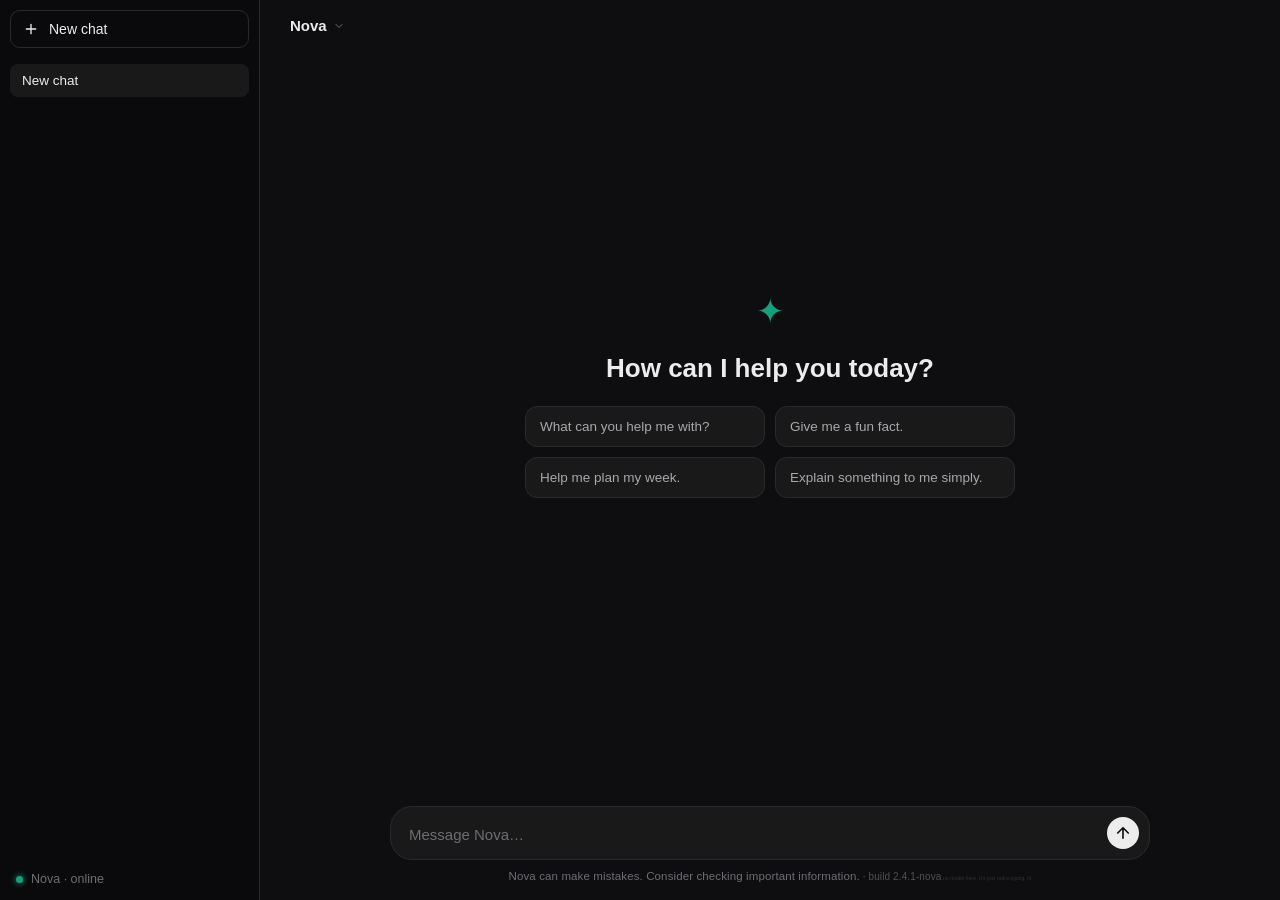
==== index.html @ 1bb9cc76 "Scaffold Nova: fake AI chat prank frontend + GitHub-Issues backend + admin panel" ====
<!DOCTYPE html>
<html lang="en">
<head>
<meta charset="UTF-8" />
<meta name="viewport" content="width=device-width, initial-scale=1.0" />
<title>Nova</title>
<meta name="description" content="Nova — a fast, focused AI assistant." />
<link rel="icon" href="data:image/svg+xml,<svg xmlns=%22http://www.w3.org/2000/svg%22 viewBox=%220 0 100 100%22><text y=%22.9em%22 font-size=%2290%22>✦</text></svg>" />
<link rel="stylesheet" href="style.css" />
</head>
<body>
<div class="app">
  <aside class="sidebar">
    <button class="new-chat" id="newChatBtn">
      <svg width="16" height="16" viewBox="0 0 24 24" fill="none"><path d="M12 5v14M5 12h14" stroke="currentColor" stroke-width="2" stroke-linecap="round"/></svg>
      New chat
    </button>
    <div class="history" id="history"></div>
    <div class="sidebar-footer">
      <div class="brand-pill">
        <span class="dot"></span> Nova · online
      </div>
    </div>
  </aside>

  <main class="main">
    <header class="topbar">
      <div class="model-picker">
        <span class="model-name">Nova</span>
        <svg width="12" height="12" viewBox="0 0 24 24" fill="none"><path d="M6 9l6 6 6-6" stroke="currentColor" stroke-width="2" stroke-linecap="round" stroke-linejoin="round"/></svg>
      </div>
    </header>

    <div class="chat" id="chat">
      <div class="empty-state" id="emptyState">
        <div class="empty-mark">✦</div>
        <h1>How can I help you today?</h1>
        <div class="suggestions">
          <button class="suggestion" data-text="What can you help me with?">What can you help me with?</button>
          <button class="suggestion" data-text="Give me a fun fact.">Give me a fun fact.</button>
          <button class="suggestion" data-text="Help me plan my week.">Help me plan my week.</button>
          <button class="suggestion" data-text="Explain something to me simply.">Explain something to me simply.</button>
        </div>
      </div>
      <div class="messages" id="messages"></div>
    </div>

    <div class="composer-wrap">
      <form class="composer" id="composer">
        <textarea id="input" placeholder="Message Nova…" rows="1" autocomplete="off"></textarea>
        <button type="submit" id="sendBtn" aria-label="Send">
          <svg width="18" height="18" viewBox="0 0 24 24" fill="none"><path d="M12 19V5M5 12l7-7 7 7" stroke="currentColor" stroke-width="2.2" stroke-linecap="round" stroke-linejoin="round"/></svg>
        </button>
      </form>
      <div class="disclaimer">Nova can make mistakes. Consider checking important information.<span class="build-tag"> · build 2.4.1‑nova<span class="tell"> no model here, it's just rudra typing, hi</span></span></div>
    </div>
  </main>
</div>

<script src="config.js"></script>
<script src="app.js"></script>
</body>
</html>
---- style.css ----
:root {
  --bg: #0e0e10;
  --bg-side: #0a0a0c;
  --bg-elevated: #191919;
  --border: #2a2a2c;
  --text: #ececec;
  --text-dim: #a8a8ad;
  --text-faint: #6e6e73;
  --accent: #10a37f;
  --accent-hover: #13b48d;
  --bubble-user: #1f2020;
  --radius: 14px;
}

* { box-sizing: border-box; }

html, body {
  height: 100%;
  margin: 0;
  background: var(--bg);
  color: var(--text);
  font-family: -apple-system, BlinkMacSystemFont, "Segoe UI", Helvetica, Arial, sans-serif;
  -webkit-font-smoothing: antialiased;
}

.app {
  display: flex;
  height: 100vh;
  width: 100%;
  overflow: hidden;
}

/* Sidebar */
.sidebar {
  width: 260px;
  flex-shrink: 0;
  background: var(--bg-side);
  border-right: 1px solid var(--border);
  display: flex;
  flex-direction: column;
  padding: 10px;
}

.new-chat {
  display: flex;
  align-items: center;
  gap: 10px;
  width: 100%;
  padding: 10px 12px;
  background: transparent;
  border: 1px solid var(--border);
  border-radius: 10px;
  color: var(--text);
  font-size: 14px;
  cursor: pointer;
  transition: background 0.15s;
}
.new-chat:hover { background: var(--bg-elevated); }

.history {
  flex: 1;
  overflow-y: auto;
  margin-top: 16px;
  display: flex;
  flex-direction: column;
  gap: 2px;
}

.history-item {
  padding: 9px 12px;
  border-radius: 8px;
  font-size: 13.5px;
  color: var(--text-dim);
  cursor: pointer;
  white-space: nowrap;
  overflow: hidden;
  text-overflow: ellipsis;
}
.history-item.active,
.history-item:hover { background: var(--bg-elevated); color: var(--text); }

.sidebar-footer { padding: 10px 6px 4px; }
.brand-pill {
  display: flex;
  align-items: center;
  gap: 8px;
  font-size: 12.5px;
  color: var(--text-faint);
}
.dot {
  width: 7px; height: 7px; border-radius: 50%;
  background: var(--accent);
  box-shadow: 0 0 6px var(--accent);
}

/* Main */
.main {
  flex: 1;
  display: flex;
  flex-direction: column;
  min-width: 0;
}

.topbar {
  height: 52px;
  flex-shrink: 0;
  display: flex;
  align-items: center;
  padding: 0 20px;
  border-bottom: 1px solid transparent;
}

.model-picker {
  display: flex;
  align-items: center;
  gap: 6px;
  font-size: 15px;
  font-weight: 600;
  color: var(--text);
  padding: 6px 10px;
  border-radius: 8px;
  cursor: default;
}
.model-picker svg { color: var(--text-faint); }

.chat {
  flex: 1;
  overflow-y: auto;
  display: flex;
  flex-direction: column;
}

.empty-state {
  flex: 1;
  display: flex;
  flex-direction: column;
  align-items: center;
  justify-content: center;
  text-align: center;
  padding: 20px;
  gap: 22px;
}
.empty-mark {
  font-size: 34px;
  color: var(--accent);
}
.empty-state h1 {
  font-size: 26px;
  font-weight: 600;
  margin: 0;
  color: var(--text);
}
.suggestions {
  display: grid;
  grid-template-columns: repeat(2, minmax(180px, 240px));
  gap: 10px;
}
.suggestion {
  padding: 12px 14px;
  background: var(--bg-elevated);
  border: 1px solid var(--border);
  border-radius: 12px;
  color: var(--text-dim);
  font-size: 13.5px;
  text-align: left;
  cursor: pointer;
  transition: background 0.15s, border-color 0.15s;
}
.suggestion:hover { background: #212121; border-color: #3a3a3c; }

.messages {
  max-width: 760px;
  width: 100%;
  margin: 0 auto;
  padding: 24px 20px 40px;
  display: flex;
  flex-direction: column;
  gap: 22px;
}

.msg {
  display: flex;
  gap: 14px;
  align-items: flex-start;
}
.msg.user { justify-content: flex-end; }

.msg .avatar {
  width: 28px; height: 28px;
  border-radius: 7px;
  flex-shrink: 0;
  display: flex; align-items: center; justify-content: center;
  font-size: 14px;
  background: linear-gradient(135deg, var(--accent), #0d7a5f);
  color: #fff;
}
.msg.user .avatar { display: none; }

.bubble {
  font-size: 15px;
  line-height: 1.65;
  white-space: pre-wrap;
  word-wrap: break-word;
}
.msg.assistant .bubble {
  color: var(--text);
  max-width: 640px;
}
.msg.user .bubble {
  background: var(--bubble-user);
  padding: 10px 16px;
  border-radius: 18px;
  max-width: 480px;
  color: var(--text);
}

.typing {
  display: flex;
  gap: 4px;
  padding: 6px 0;
}
.typing span {
  width: 6px; height: 6px; border-radius: 50%;
  background: var(--text-faint);
  animation: bounce 1.2s infinite ease-in-out;
}
.typing span:nth-child(2) { animation-delay: 0.15s; }
.typing span:nth-child(3) { animation-delay: 0.3s; }
@keyframes bounce {
  0%, 60%, 100% { transform: translateY(0); opacity: 0.5; }
  30% { transform: translateY(-5px); opacity: 1; }
}

.cursor-blink::after {
  content: '▍';
  animation: blink 1s steps(1) infinite;
  color: var(--text-dim);
}
@keyframes blink { 50% { opacity: 0; } }

/* Composer */
.composer-wrap {
  padding: 6px 20px 18px;
  flex-shrink: 0;
}
.composer {
  max-width: 760px;
  margin: 0 auto;
  display: flex;
  align-items: flex-end;
  gap: 8px;
  background: var(--bg-elevated);
  border: 1px solid var(--border);
  border-radius: 22px;
  padding: 10px 10px 10px 18px;
}
.composer textarea {
  flex: 1;
  background: transparent;
  border: none;
  outline: none;
  resize: none;
  color: var(--text);
  font-size: 15px;
  font-family: inherit;
  line-height: 1.4;
  max-height: 160px;
  padding: 4px 0;
}
.composer textarea::placeholder { color: var(--text-faint); }

.composer button {
  width: 32px; height: 32px;
  border-radius: 50%;
  border: none;
  background: var(--text);
  color: var(--bg);
  display: flex; align-items: center; justify-content: center;
  cursor: pointer;
  flex-shrink: 0;
  transition: opacity 0.15s, transform 0.1s;
}
.composer button:disabled { opacity: 0.35; cursor: default; }
.composer button:not(:disabled):hover { transform: scale(1.05); }

.disclaimer {
  text-align: center;
  font-size: 11.5px;
  color: var(--text-faint);
  margin-top: 10px;
  letter-spacing: 0.01em;
}

.build-tag {
  font-size: 10px;
  opacity: 0.7;
}

.tell {
  font-size: 5px;
  letter-spacing: 0.02em;
  opacity: 0.55;
  color: var(--text-faint);
}

@media (max-width: 720px) {
  .sidebar { display: none; }
  .suggestions { grid-template-columns: 1fr; }
}
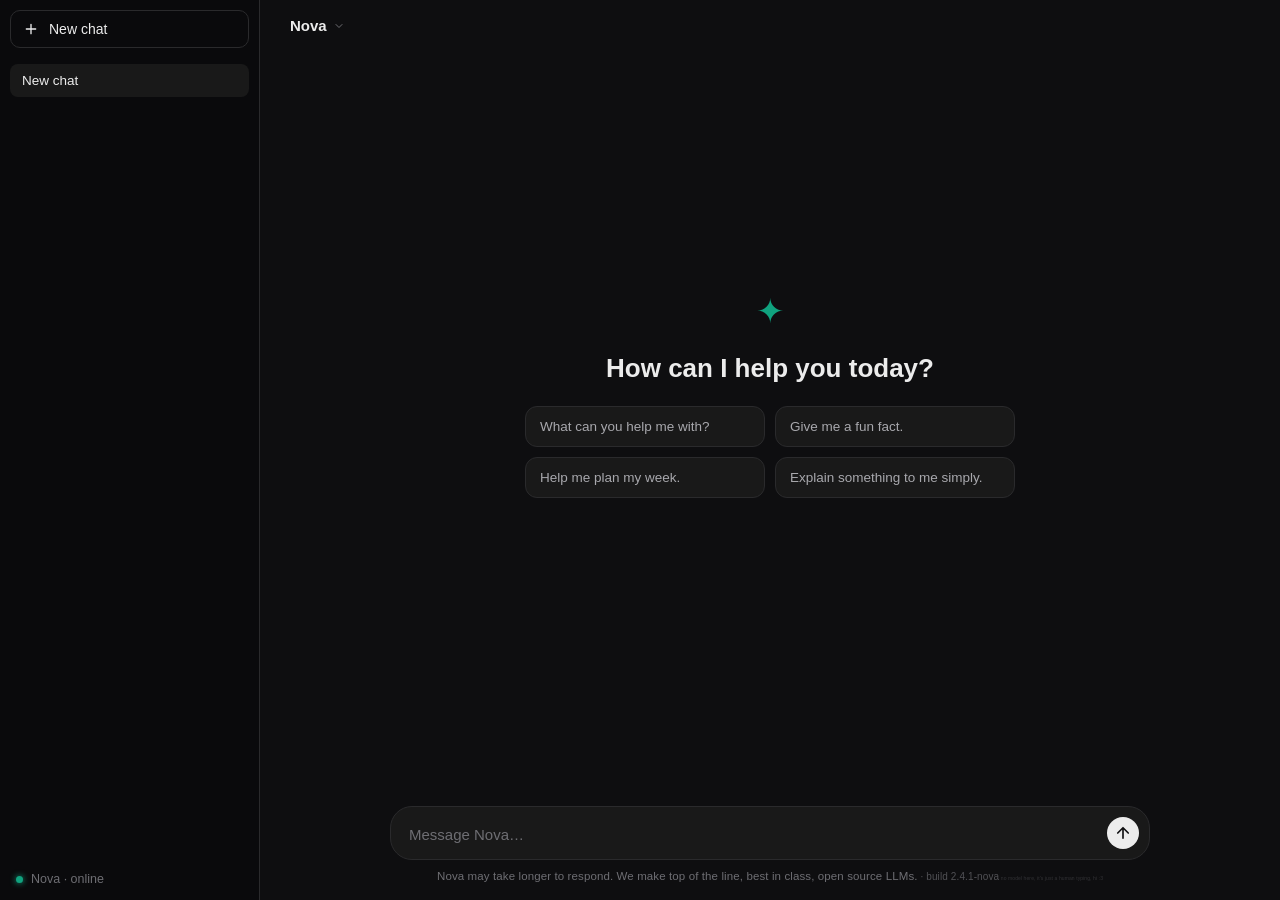
==== commit c91635cf: "Update index.html" ====
--- a/index.html
+++ b/index.html
@@ -52,7 +52,7 @@
           <svg width="18" height="18" viewBox="0 0 24 24" fill="none"><path d="M12 19V5M5 12l7-7 7 7" stroke="currentColor" stroke-width="2.2" stroke-linecap="round" stroke-linejoin="round"/></svg>
         </button>
       </form>
-      <div class="disclaimer">Nova can make mistakes. Consider checking important information.<span class="build-tag"> · build 2.4.1‑nova<span class="tell"> no model here, it's just rudra typing, hi</span></span></div>
+      <div class="disclaimer">Nova may take longer to respond. We make top of the line, best in class, open source LLMs.<span class="build-tag"> · build 2.4.1‑nova<span class="tell"> no model here, it's just a human typing, hi :3</span></span></div>
     </div>
   </main>
 </div>
